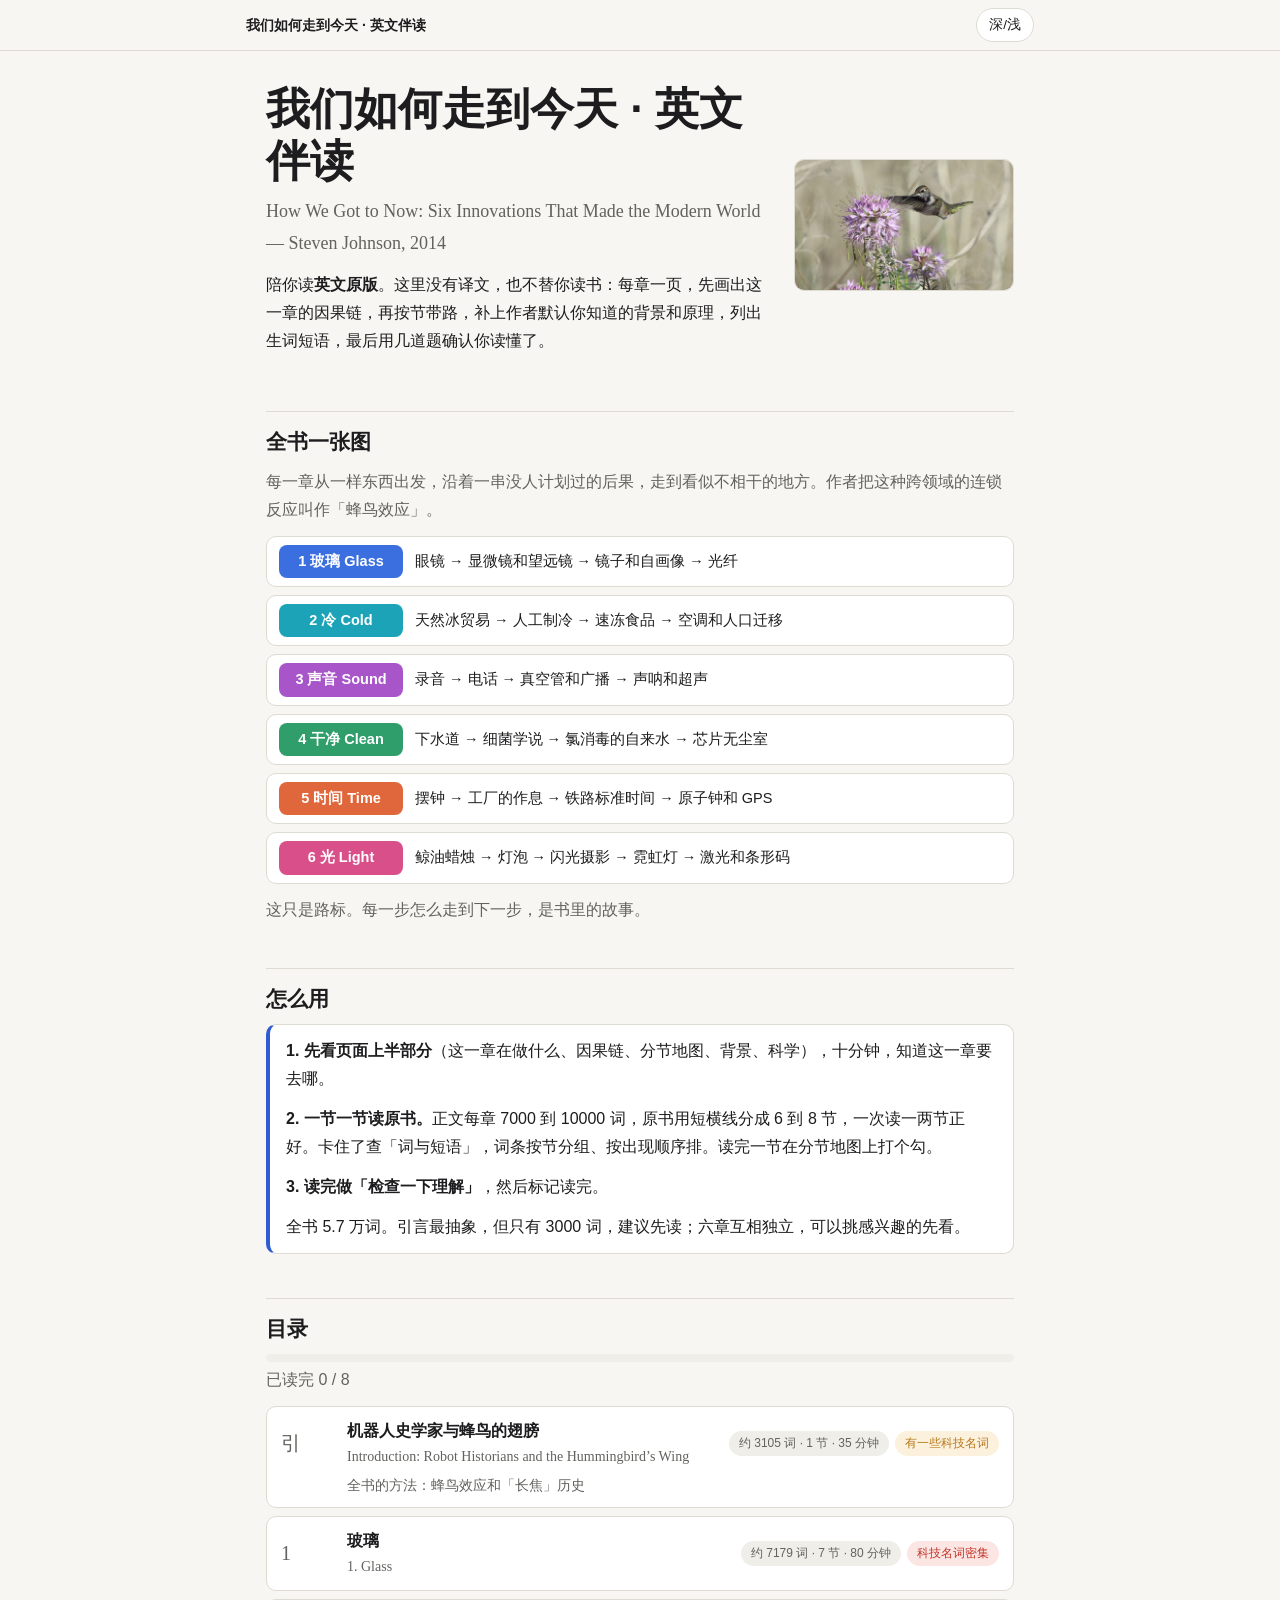
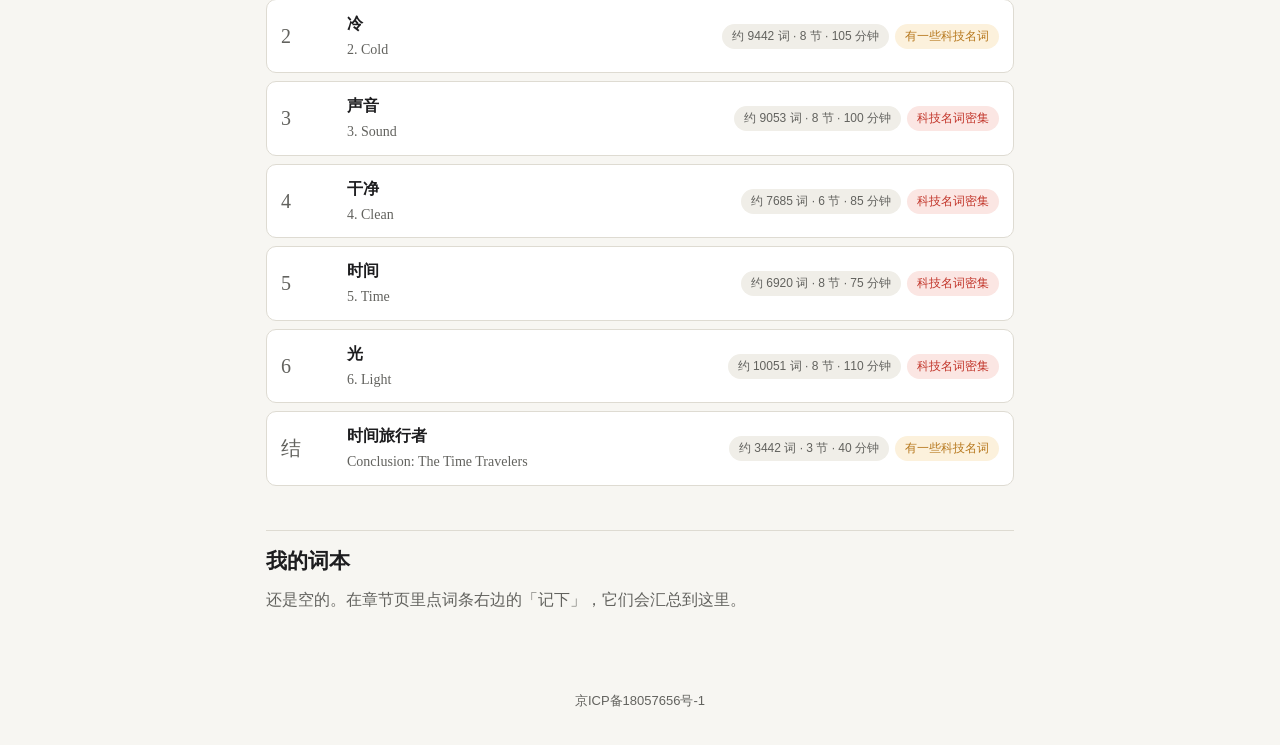
==== index.html @ 04141712 "我们如何走到今天 · 英文伴读：首版（引言、六章、结语） Co-Authored-By: Claude Opus 5.5 <noreply@anthropic.com>" ====
<!doctype html>
<html lang="zh-CN">
<head>
<meta charset="utf-8"><meta name="viewport" content="width=device-width, initial-scale=1">
<title>我们如何走到今天 · 英文伴读</title>
<meta name="description" content="陪你读英文原版 How We Got to Now：每章的因果链、分节地图、背景、图、生词短语和理解检查。">
<link rel="stylesheet" href="assets/style.css">
<script src="assets/chapters.js"></script>
<script src="assets/hw.js"></script>
</head>
<body>
<main>

<div class="hero">
  <div>
    <h1>我们如何走到今天 · 英文伴读</h1>
    <p class="en">How We Got to Now: Six Innovations That Made the Modern World — Steven Johnson, 2014</p>
    <p>陪你读<strong>英文原版</strong>。这里没有译文，也不替你读书：每章一页，先画出这一章的因果链，再按节带路，补上作者默认你知道的背景和原理，列出生词短语，最后用几道题确认你读懂了。</p>
  </div>
  <img src="assets/img/00-hummingbird.jpg" alt="一只蜂鸟悬停在一丛紫色的花前">
</div>

<h2>全书一张图</h2>
<p class="lede">每一章从一样东西出发，沿着一串没人计划过的后果，走到看似不相干的地方。作者把这种跨领域的连锁反应叫作「蜂鸟效应」。</p>
<ul class="chains">
  <li><a class="k1" href="chapters/01.html">1 玻璃 Glass</a><span>眼镜 → 显微镜和望远镜 → 镜子和自画像 → 光纤</span></li>
  <li><a class="k6" href="chapters/02.html">2 冷 Cold</a><span>天然冰贸易 → 人工制冷 → 速冻食品 → 空调和人口迁移</span></li>
  <li><a class="k4" href="chapters/03.html">3 声音 Sound</a><span>录音 → 电话 → 真空管和广播 → 声呐和超声</span></li>
  <li><a class="k3" href="chapters/04.html">4 干净 Clean</a><span>下水道 → 细菌学说 → 氯消毒的自来水 → 芯片无尘室</span></li>
  <li><a class="k2" href="chapters/05.html">5 时间 Time</a><span>摆钟 → 工厂的作息 → 铁路标准时间 → 原子钟和 GPS</span></li>
  <li><a class="k7" href="chapters/06.html">6 光 Light</a><span>鲸油蜡烛 → 灯泡 → 闪光摄影 → 霓虹灯 → 激光和条形码</span></li>
</ul>
<p class="lede">这只是路标。每一步怎么走到下一步，是书里的故事。</p>

<h2>怎么用</h2>
<div class="gist">
  <p><strong>1. 先看页面上半部分</strong>（这一章在做什么、因果链、分节地图、背景、科学），十分钟，知道这一章要去哪。</p>
  <p><strong>2. 一节一节读原书。</strong>正文每章 7000 到 10000 词，原书用短横线分成 6 到 8 节，一次读一两节正好。卡住了查「词与短语」，词条按节分组、按出现顺序排。读完一节在分节地图上打个勾。</p>
  <p><strong>3. 读完做「检查一下理解」</strong>，然后标记读完。</p>
  <p>全书 5.7 万词。引言最抽象，但只有 3000 词，建议先读；六章互相独立，可以挑感兴趣的先看。</p>
</div>

<h2>目录</h2>
<div id="progress"></div>
<ul class="toc" id="toc"></ul>

<h2>我的词本</h2>
<div class="wordbook" id="wordbook"></div>

</main>
</body>
</html>
---- assets/style.css ----
/* 我们如何走到今天 · 英文伴读：共享样式。颜色 token 与教程站其它站点一致。章节页只引用这一份，不要在页面里重定义 token。 */
:root {
  --bg: #f7f6f2;
  --surface: #ffffff;
  --surface-2: #f0eee8;
  --fg: #1d1d1f;
  --muted: #62625e;
  --faint: #9a9892;
  --border: #dedbd2;
  --accent: #2f5bd3;
  --accent-soft: #e6ecfb;
  --ok: #1f8a4c;
  --ok-soft: #e3f4ea;
  --bad: #c2362b;
  --bad-soft: #fbe6e3;
  --warn: #b7791f;
  --warn-soft: #fcf1dc;
  --code-bg: #f3f1ea;
  --on-accent: #ffffff;
  /* 进程/线程/实体配色：模拟器里 A、B、C… 一律用 --c1..--c8 */
  --c1: #3b6fe0; --c2: #e0673b; --c3: #2f9e6a; --c4: #a855c9;
  --c5: #d6a21e; --c6: #1ca3b8; --c7: #d94f8a; --c8: #6b7280;
  --part0: #6b7280; --part1: #3b6fe0; --part2: #e0673b; --part3: #2f9e6a; --part4: #a855c9; --part5: #b7791f;
  /* 代码高亮 */
  --tk-k: #a626a4; --tk-t: #0e7490; --tk-s: #2f8132; --tk-c: #8a8780; --tk-n: #b45309; --tk-p: #9d4edd;
  --radius: 10px;
  --shadow: 0 1px 2px rgba(0,0,0,.04), 0 2px 8px rgba(0,0,0,.04);
  --font: -apple-system, BlinkMacSystemFont, "Segoe UI", "PingFang SC", "Hiragino Sans GB", "Microsoft YaHei", "Noto Sans CJK SC", sans-serif;
  --mono: "JetBrains Mono", "Cascadia Code", "SF Mono", Consolas, "Noto Sans Mono CJK SC", monospace;
  color-scheme: light;
}
:root[data-theme="dark"] {
  --bg: #16171a; --surface: #1f2024; --surface-2: #28292e; --fg: #e8e6e1; --muted: #a3a19b; --faint: #6d6b66;
  --border: #34353b; --accent: #7aa2ff; --accent-soft: #232c45; --ok: #4cc27f; --ok-soft: #1b3326;
  --bad: #f07167; --bad-soft: #3a2220; --warn: #c48a18; --warn-soft: #3a2f18; --code-bg: #1a1b1f; --on-accent: #10131a;
  /* 实体色既当文字色（在深色底上）又当色块底色（上面写白字）：亮度取中间值，两种用法对比度都 ≥ 3 */
  --c1: #6590ff; --c2: #ff6021; --c3: #33a870; --c4: #c075e3; --c5: #bd8c0f; --c6: #25a2b4; --c7: #f0639c; --c8: #8c95a2;
  --part1: #6f97ff; --part2: #ff8a5c; --part3: #4cc98d; --part4: #c98ae6; --part5: #d9a441;
  --tk-k: #d58fe0; --tk-t: #5cc6d6; --tk-s: #8fcf7f; --tk-c: #858279; --tk-n: #e7a65a; --tk-p: #c39cf0;
  --shadow: 0 1px 2px rgba(0,0,0,.3);
  color-scheme: dark;
}
@media (prefers-color-scheme: dark) {
  :root:not([data-theme="light"]) {
    --bg: #16171a; --surface: #1f2024; --surface-2: #28292e; --fg: #e8e6e1; --muted: #a3a19b; --faint: #6d6b66;
    --border: #34353b; --accent: #7aa2ff; --accent-soft: #232c45; --ok: #4cc27f; --ok-soft: #1b3326;
    --bad: #f07167; --bad-soft: #3a2220; --warn: #c48a18; --warn-soft: #3a2f18; --code-bg: #1a1b1f; --on-accent: #10131a;
    --c1: #6590ff; --c2: #ff6021; --c3: #33a870; --c4: #c075e3; --c5: #bd8c0f; --c6: #25a2b4; --c7: #f0639c; --c8: #8c95a2;
    --part1: #6f97ff; --part2: #ff8a5c; --part3: #4cc98d; --part4: #c98ae6; --part5: #d9a441;
  --tk-k: #d58fe0; --tk-t: #5cc6d6; --tk-s: #8fcf7f; --tk-c: #858279; --tk-n: #e7a65a; --tk-p: #c39cf0;
    --shadow: 0 1px 2px rgba(0,0,0,.3);
    color-scheme: dark;
  }
}

* { box-sizing: border-box; }
html { scroll-behavior: smooth; }
body { margin: 0; background: var(--bg); color: var(--fg); font: 16px/1.75 var(--font); -webkit-font-smoothing: antialiased; }
a { color: var(--accent); text-decoration: none; }
a:hover { text-decoration: underline; }
img, svg { max-width: 100%; }
:root { --serif: Georgia, "Times New Roman", "Songti SC", "Noto Serif CJK SC", serif; }

/* ---------- 顶栏、页脚（hw.js 注入） ---------- */
.topbar { position: sticky; top: 0; z-index: 20; background: color-mix(in srgb, var(--bg) 88%, transparent); backdrop-filter: blur(8px); border-bottom: 1px solid var(--border); }
.topbar-inner { max-width: 820px; margin: 0 auto; padding: 8px 16px; display: flex; gap: 10px; align-items: center; font-size: 14px; }
.topbar .home { font-weight: 700; color: var(--fg); white-space: nowrap; }
.topbar .crumb { color: var(--muted); overflow: hidden; text-overflow: ellipsis; white-space: nowrap; flex: 1; min-width: 0; }
.btn { font: inherit; font-size: 13.5px; padding: 4px 12px; border-radius: 999px; border: 1px solid var(--border); background: var(--surface); color: var(--fg); cursor: pointer; white-space: nowrap; }
.btn:hover { border-color: var(--accent); text-decoration: none; }
.btn[aria-pressed="true"], .btn.primary { background: var(--accent); border-color: var(--accent); color: var(--on-accent); }
.site-footer { text-align: center; padding: 24px 16px 32px; font-size: 13px; }
.site-footer a { color: var(--muted); }

/* ---------- 版式 ---------- */
main { max-width: 780px; margin: 0 auto; padding: 24px 16px 40px; }
.chapter-head { margin: 4px 0 20px; }
.chapter-head .kicker { font-size: 13px; letter-spacing: .08em; color: var(--muted); }
.chapter-head h1 { font-size: clamp(26px, 5vw, 36px); line-height: 1.25; margin: 6px 0 10px; text-wrap: balance; }
.badges { display: flex; flex-wrap: wrap; gap: 6px; font-size: 13px; }
.badge { padding: 2px 10px; border-radius: 999px; background: var(--surface-2); color: var(--muted); white-space: nowrap; }
.badge.l1 { background: var(--warn-soft); color: var(--warn); }
.badge.l2 { background: var(--bad-soft); color: var(--bad); }
h2 { font-size: 21px; margin: 44px 0 12px; padding-top: 16px; border-top: 1px solid var(--border); line-height: 1.3; }
h3 { font-size: 16.5px; margin: 26px 0 8px; }
p { margin: 0 0 12px; }
.lede { color: var(--muted); }
.gist { background: var(--surface); border: 1px solid var(--border); border-left: 4px solid var(--accent); border-radius: var(--radius); padding: 12px 16px; }
.gist p:last-child { margin-bottom: 0; }

/* ---------- 图 ---------- */
figure.fig { margin: 16px 0 18px; }
figure.fig img, figure.fig svg { display: block; width: 100%; height: auto; border-radius: var(--radius); border: 1px solid var(--border); background: var(--surface); }
figure.fig.narrow { max-width: 420px; margin-inline: auto; }
figcaption { font-size: 13.5px; color: var(--muted); margin-top: 6px; line-height: 1.6; }
figcaption .src { display: block; font-size: 12px; color: var(--muted); }
.pair { display: grid; grid-template-columns: 1fr 1fr; gap: 14px; align-items: start; margin: 16px 0 18px; }
.pair figure.fig { margin: 0; }
.pair.crop img { aspect-ratio: 3 / 4; object-fit: cover; object-position: top; }
@media (max-width: 520px) { .pair { grid-template-columns: 1fr; } }
/* 自绘示意图：颜色一律用这些类（SVG 属性里写 var() 不生效） */
svg.diagram text { font-family: var(--font); font-size: 13px; fill: var(--fg); }
svg.diagram .t-b { font-weight: 700; font-size: 14px; }
svg.diagram .t-m { fill: var(--muted); font-size: 12px; }
svg.diagram .t-on { fill: #fff; }
svg.diagram .ln { stroke: var(--muted); stroke-width: 1.5; fill: none; }
svg.diagram .ln-a { stroke: var(--accent); stroke-width: 2.5; fill: none; }
svg.diagram .ln-d { stroke: var(--faint); stroke-width: 1.5; stroke-dasharray: 5 4; fill: none; }
svg.diagram .box { fill: var(--surface-2); stroke: var(--border); }
svg.diagram .f-fg { fill: var(--fg); } svg.diagram .f-a { fill: var(--accent); } svg.diagram .f-soft { fill: var(--accent-soft); }
svg.diagram .f1 { fill: var(--c1); } svg.diagram .f2 { fill: var(--c2); } svg.diagram .f3 { fill: var(--c3); } svg.diagram .f4 { fill: var(--c4); } svg.diagram .f5 { fill: var(--c5); } svg.diagram .f6 { fill: var(--c6); }
svg.diagram .s1 { stroke: var(--c1); } svg.diagram .s2 { stroke: var(--c2); } svg.diagram .s3 { stroke: var(--c3); } svg.diagram .s4 { stroke: var(--c4); } svg.diagram .s5 { stroke: var(--c5); } svg.diagram .s6 { stroke: var(--c6); }
svg.diagram [class*=" s"], svg.diagram [class^="s"] { stroke-width: 2.5; fill: none; }

/* ---------- 人物卡、名词表 ---------- */
.who { display: grid; grid-template-columns: repeat(auto-fit, minmax(210px, 1fr)); gap: 10px; margin: 12px 0 16px; }
.who > div { background: var(--surface); border: 1px solid var(--border); border-radius: var(--radius); padding: 10px 14px; font-size: 14.5px; }
.who b { display: block; font-size: 15.5px; }
.who .en { display: block; color: var(--muted); font-family: var(--serif); font-size: 14px; }
.table-wrap { overflow-x: auto; margin: 12px 0 16px; }
table.terms { border-collapse: collapse; width: 100%; font-size: 14.5px; background: var(--surface); }
table.terms th, table.terms td { border: 1px solid var(--border); padding: 7px 10px; text-align: left; vertical-align: top; }
table.terms th { background: var(--surface-2); font-weight: 600; white-space: nowrap; }
table.terms td:first-child { font-family: var(--serif); font-weight: 700; }

/* ---------- 词与短语 ---------- */
.toolbar { display: flex; flex-wrap: wrap; gap: 8px; align-items: center; margin: 12px 0 6px; }
.toolbar .count { color: var(--muted); font-size: 13.5px; margin-left: auto; font-variant-numeric: tabular-nums; }
.entry { display: grid; grid-template-columns: 1fr auto; gap: 2px 10px; padding: 10px 14px; margin: 8px 0; background: var(--surface); border: 1px solid var(--border); border-radius: var(--radius); }
.entry.trap { border-left: 4px solid var(--warn); }
.entry.starred { border-color: var(--ok); }
.entry .en { font-family: var(--serif); font-size: 18px; font-weight: 700; }
.entry .tag { font-family: var(--font); font-size: 11.5px; font-weight: 600; color: var(--warn); background: var(--warn-soft); border-radius: 4px; padding: 1px 6px; margin-left: 8px; vertical-align: 2px; white-space: nowrap; }
.entry .loc { grid-column: 1 / -1; font-family: var(--serif); font-style: italic; color: var(--muted); font-size: 14.5px; }
.entry .zh { grid-column: 1 / -1; font-weight: 600; }
.entry .note { grid-column: 1 / -1; color: var(--muted); font-size: 14.5px; }
.entry .note i, .entry .zh i, p i { font-family: var(--serif); }
.entry .star { align-self: start; font-size: 12.5px; padding: 2px 10px; }
.entry.starred .star { color: var(--ok); border-color: var(--ok); }
body.only-starred .entry:not(.starred), body.only-traps .entry:not(.trap) { display: none; }
.empty-note { display: none; color: var(--muted); font-size: 14.5px; }
body.only-starred.none-starred .empty-note { display: block; }

/* ---------- 引文、理解检查 ---------- */
blockquote.quote { margin: 14px 0; padding: 10px 16px; border-left: 3px solid var(--accent); background: var(--accent-soft); border-radius: 0 var(--radius) var(--radius) 0; font-family: var(--serif); font-size: 17px; }
blockquote.quote cite { display: block; font-family: var(--font); font-style: normal; font-size: 13.5px; color: var(--muted); margin-top: 6px; }
details.check { background: var(--surface); border: 1px solid var(--border); border-radius: var(--radius); padding: 10px 14px; margin: 8px 0; }
details.check summary { cursor: pointer; font-weight: 600; }
details.check p { margin: 8px 0 2px; color: var(--muted); }

/* ---------- 章末、首页 ---------- */
.chapter-end { display: flex; flex-wrap: wrap; gap: 10px; align-items: center; justify-content: space-between; margin-top: 44px; padding-top: 18px; border-top: 1px solid var(--border); }
.chapter-end .nav { display: flex; gap: 8px; flex-wrap: wrap; }
.hero { display: grid; grid-template-columns: 1fr 220px; gap: 24px; align-items: center; margin: 8px 0 8px; }
.hero h1 { font-size: clamp(30px, 6vw, 44px); line-height: 1.2; margin: 0 0 8px; }
.hero .en { font-family: var(--serif); color: var(--muted); font-size: 18px; margin: 0 0 12px; }
.hero img { width: 100%; border-radius: var(--radius); border: 1px solid var(--border); display: block; }
@media (max-width: 600px) { .hero { grid-template-columns: 1fr; } .hero img { max-width: 240px; } }
.toc { list-style: none; padding: 0; margin: 12px 0; display: grid; gap: 8px; }
.toc a { display: grid; grid-template-columns: 54px 1fr auto; gap: 4px 12px; align-items: center; padding: 10px 14px; background: var(--surface); border: 1px solid var(--border); border-radius: var(--radius); color: var(--fg); }
.toc a:hover { border-color: var(--accent); text-decoration: none; }
.toc .n { font-family: var(--serif); font-size: 20px; color: var(--muted); }
.toc .t { font-weight: 600; }
.toc .d { grid-column: 2 / -1; color: var(--muted); font-size: 13.5px; }
.toc .b { display: flex; gap: 6px; flex-wrap: wrap; justify-content: flex-end; font-size: 12px; }
.toc .done .n { color: var(--ok); }
.toc .todo { opacity: .45; }
.progress { height: 8px; border-radius: 999px; background: var(--surface-2); overflow: hidden; margin: 6px 0 4px; }
.progress > i { display: block; height: 100%; background: var(--ok); }
.wordbook { display: grid; gap: 6px; }
.wordbook div { display: flex; gap: 10px; align-items: baseline; flex-wrap: wrap; padding: 6px 12px; background: var(--surface); border: 1px solid var(--border); border-radius: 8px; font-size: 14.5px; }
.wordbook b { font-family: var(--serif); font-size: 16px; }
.wordbook a { margin-left: auto; font-size: 12.5px; color: var(--muted); }

/* 手机上示意图不缩到看不清：保持 560px 宽，图自己横向滚动 */
@media (max-width: 600px) {
  figure.fig:has(> svg.diagram) { overflow-x: auto; }
  figure.fig > svg.diagram { width: 560px; max-width: none; }
}

/* ---------- 分节地图、分节小标题（hw.js 接管打勾） ---------- */
.secmap { list-style: none; padding: 0; margin: 12px 0 16px; display: grid; gap: 6px; }
.secmap li { display: grid; grid-template-columns: auto auto 1fr auto; gap: 2px 10px; align-items: baseline; padding: 8px 14px; background: var(--surface); border: 1px solid var(--border); border-radius: var(--radius); font-size: 14.5px; }
.secmap li.done { border-color: var(--ok); }
.secmap input { accent-color: var(--ok); width: 16px; height: 16px; align-self: center; margin: 0; }
.secmap .k { font-family: var(--serif); font-weight: 700; color: var(--muted); }
.secmap b { font-family: var(--serif); font-size: 15.5px; }
.secmap .w { color: var(--muted); font-size: 12.5px; white-space: nowrap; margin-left: 8px; font-weight: 400; font-family: var(--font); }
.secmap .what { grid-column: 3 / -1; color: var(--muted); }
.secmap .jump { font-size: 12.5px; color: var(--muted); white-space: nowrap; grid-row: 1; grid-column: 4; }
h3 .sec { font-family: var(--serif); font-size: 13px; font-weight: 700; color: var(--accent); background: var(--accent-soft); border-radius: 4px; padding: 1px 7px; margin-right: 8px; vertical-align: 1px; white-space: nowrap; }
h3.sec-head { margin: 30px 0 4px; padding: 6px 0; border-bottom: 2px solid var(--border); font-size: 16px; scroll-margin-top: 56px; }
h3.sec-head .first { font-family: var(--serif); font-weight: 400; font-style: italic; color: var(--muted); font-size: 14.5px; margin-left: 8px; }
.toc .te { font-family: var(--serif); font-weight: 400; color: var(--muted); font-size: 14px; margin-left: 10px; }
.toc .sp { color: var(--ok); }
.toc .te { display: block; margin-left: 0; }
@media (max-width: 600px) { .toc a { grid-template-columns: 36px 1fr; } .toc .b { grid-column: 2; justify-content: flex-start; } }
/* 首页：全书一张图 */
.chains { list-style: none; padding: 0; margin: 12px 0; display: grid; gap: 8px; }
.chains li { display: grid; grid-template-columns: 124px 1fr; gap: 12px; align-items: center; padding: 8px 12px; background: var(--surface); border: 1px solid var(--border); border-radius: var(--radius); font-size: 14.5px; }
.chains a { display: block; text-align: center; font-weight: 700; color: #fff; border-radius: 8px; padding: 4px 6px; white-space: nowrap; }
.chains .k1 { background: var(--c1); } .chains .k2 { background: var(--c2); } .chains .k3 { background: var(--c3); } .chains .k4 { background: var(--c4); } .chains .k7 { background: var(--c7); } .chains .k6 { background: var(--c6); }
@media (max-width: 520px) { .chains li { grid-template-columns: 1fr; gap: 6px; } .chains a { justify-self: start; padding: 3px 12px; } }
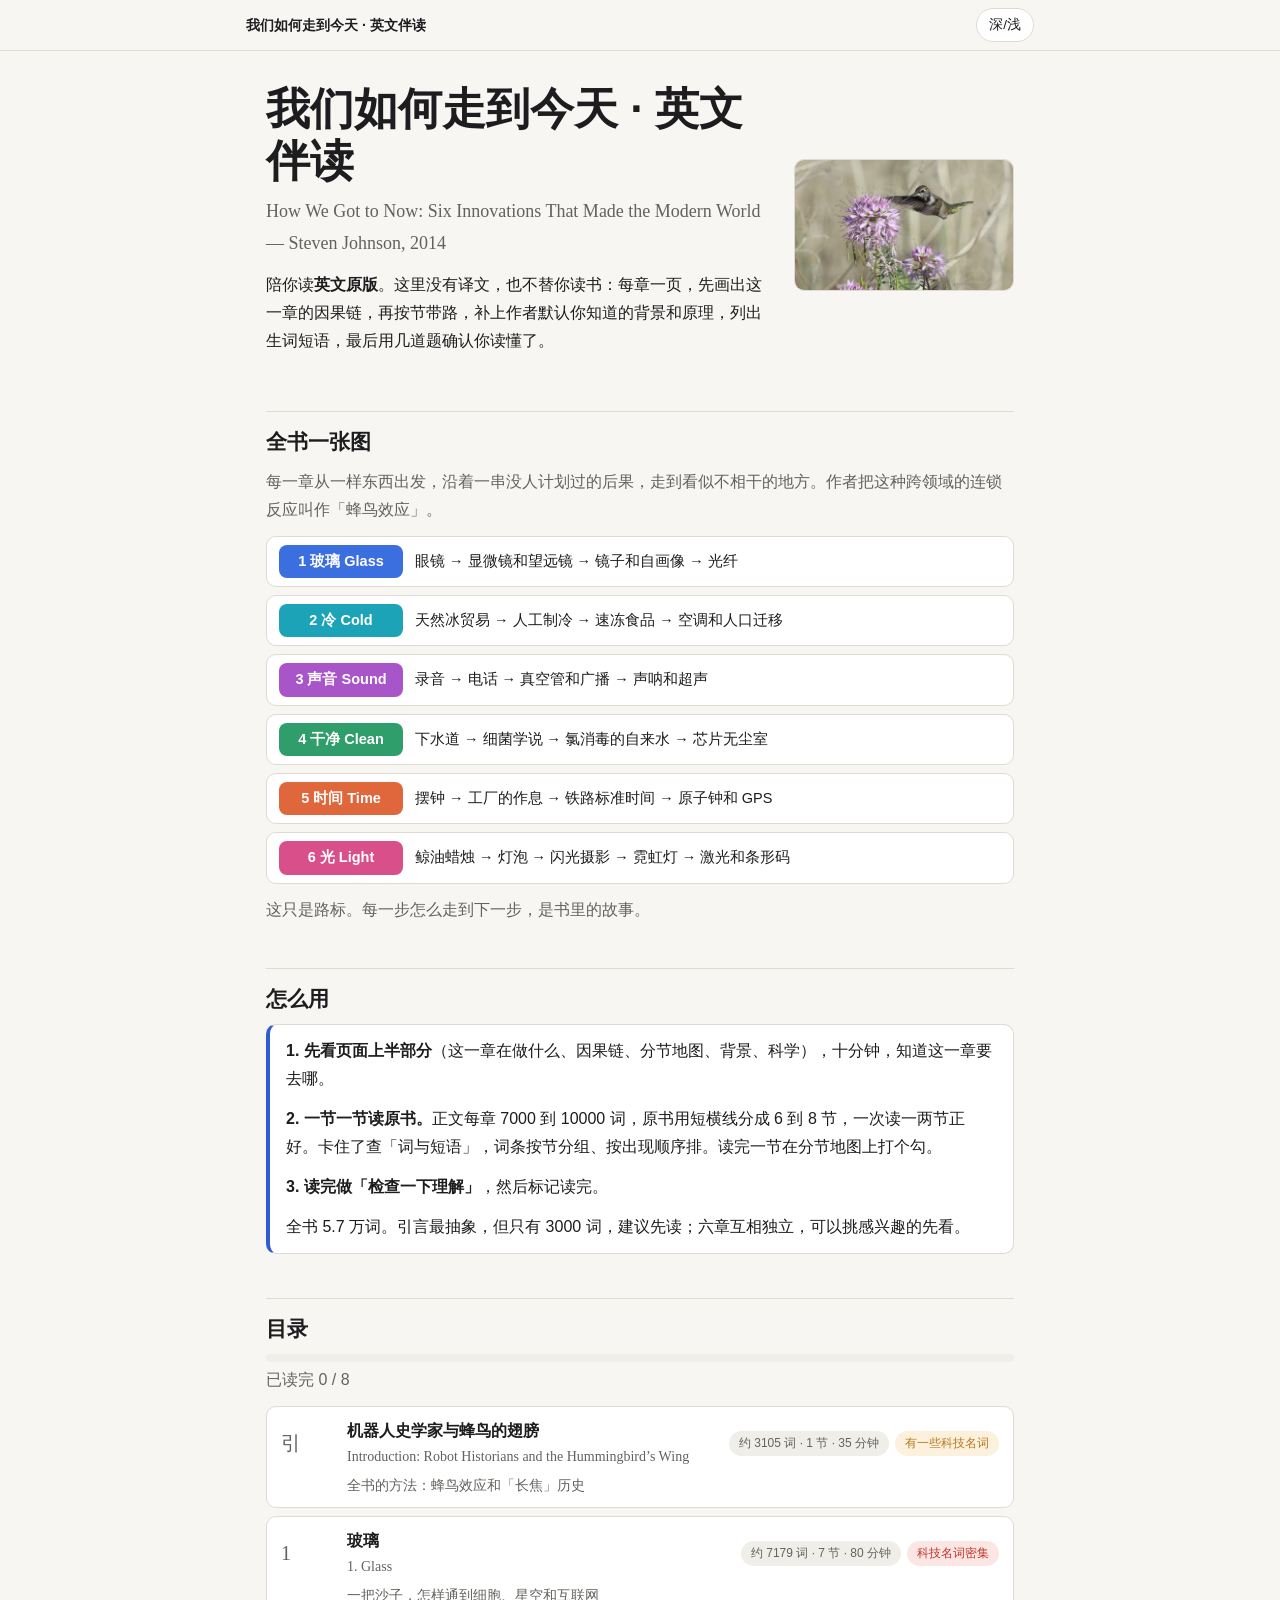
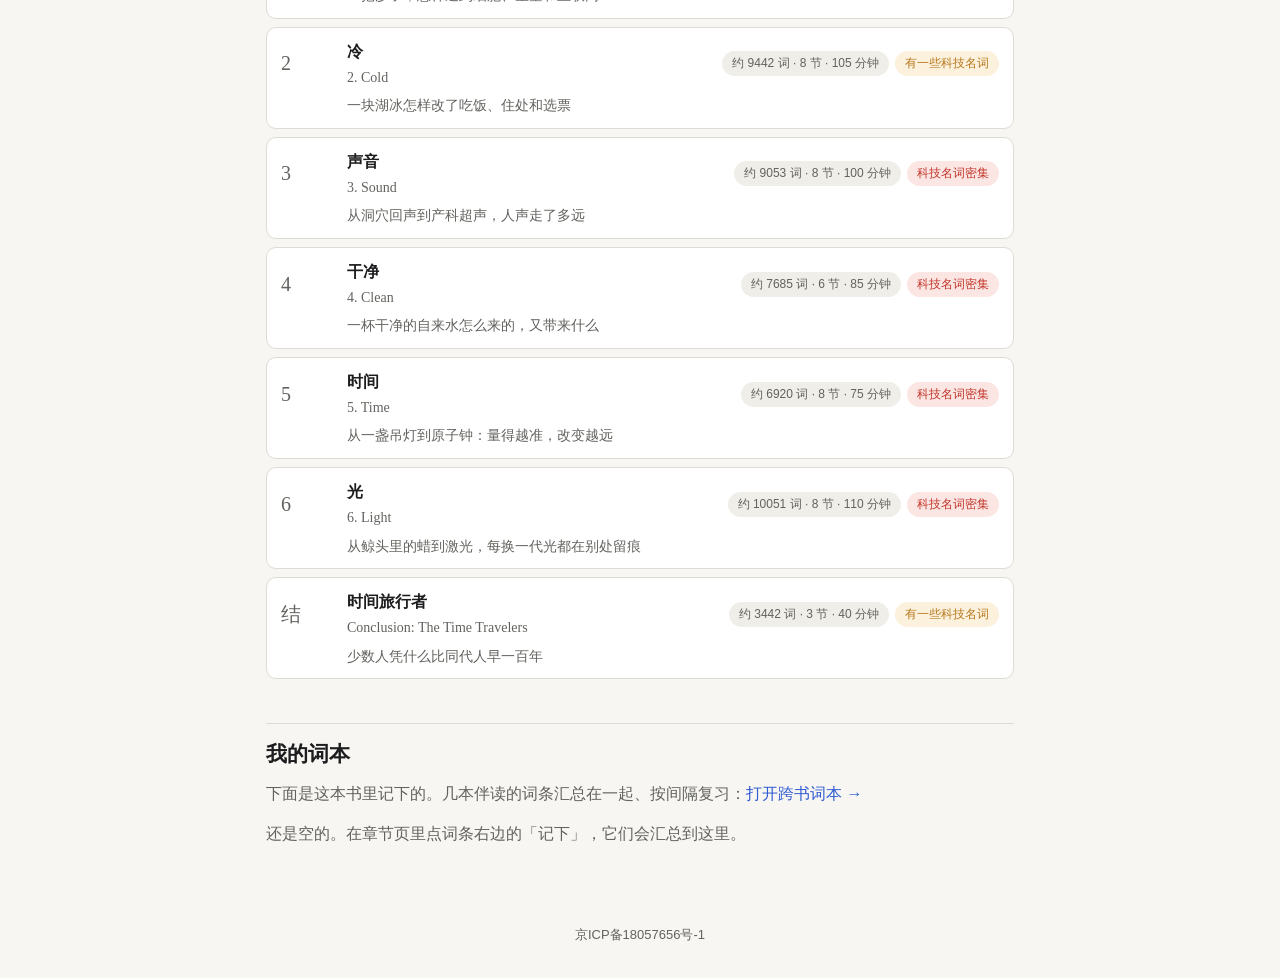
==== commit 5b5989b2: "首页词本：加跳转到跨书词本的链接 Co-Authored-By: Claude Opus 5.5 <noreply@anthropic.com> Claude-Session: https://cla" ====
--- a/index.html
+++ b/index.html
@@ -45,6 +45,7 @@
 <ul class="toc" id="toc"></ul>
 
 <h2>我的词本</h2>
+<p class="lede">下面是这本书里记下的。几本伴读的词条汇总在一起、按间隔复习：<a href="/_home/words.html">打开跨书词本 →</a></p>
 <div class="wordbook" id="wordbook"></div>
 
 </main>
